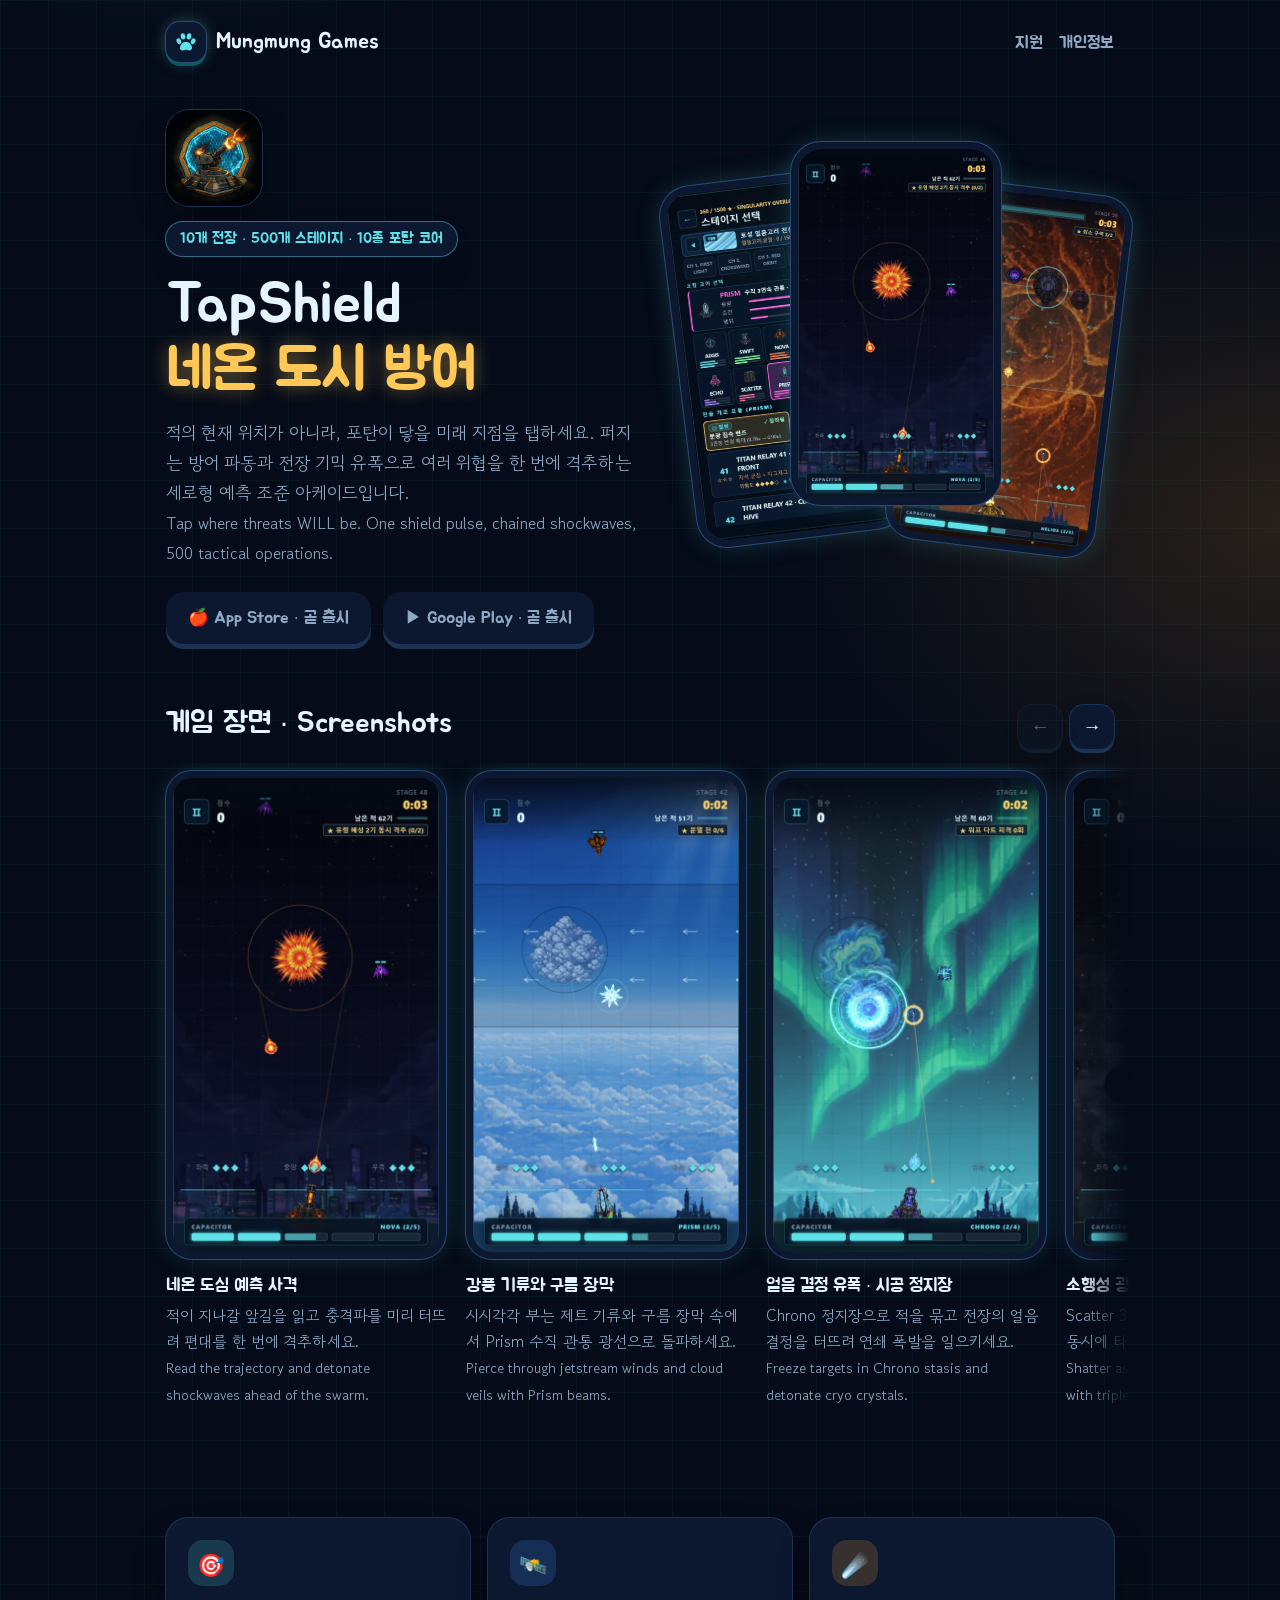
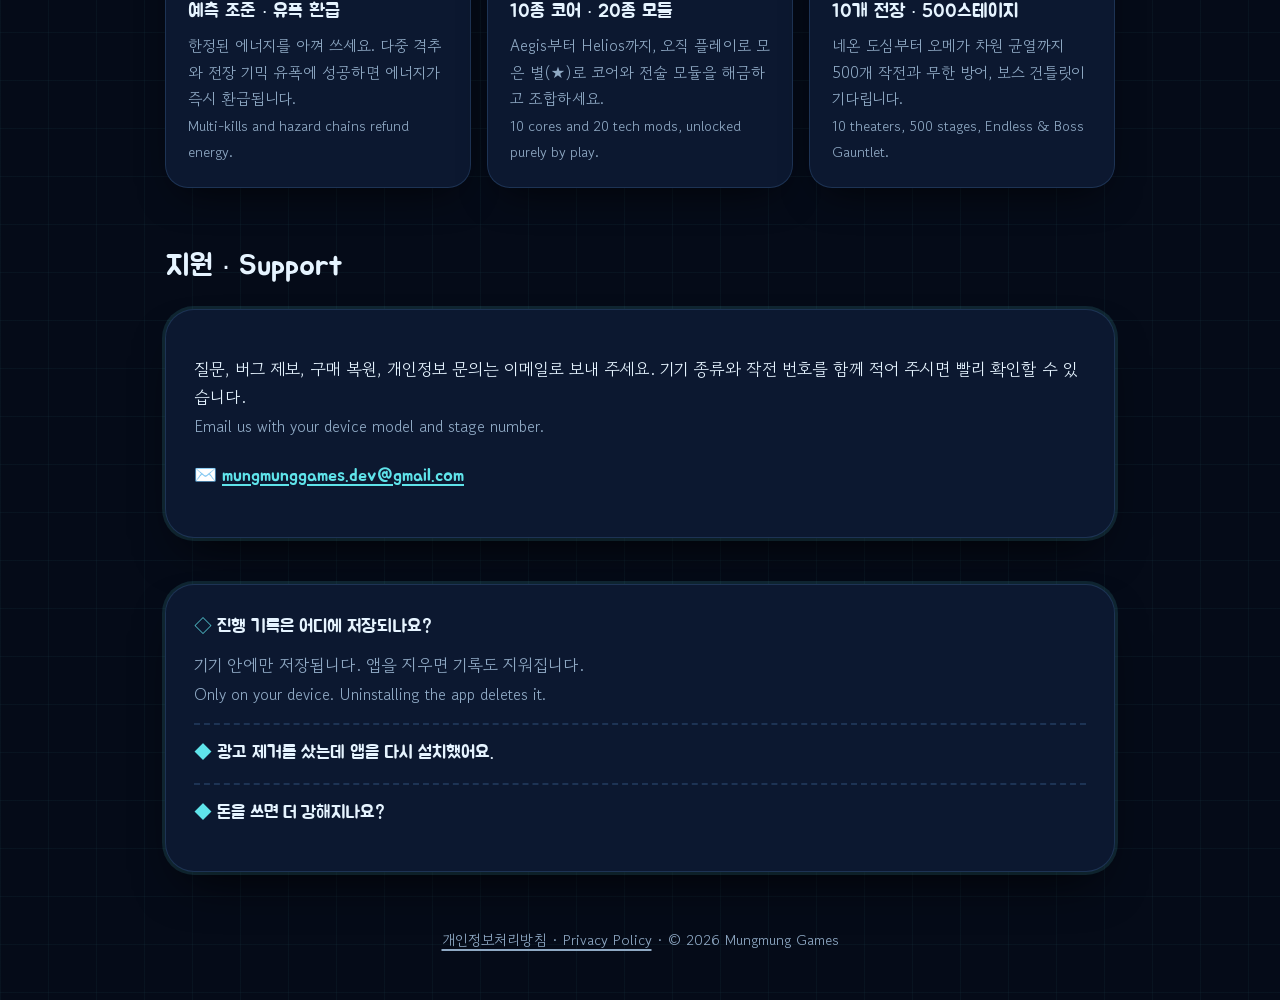
==== tapshield/index.html @ 27856b81 "chore: consolidate current site into a single commit" ====
<!doctype html>
<html lang="ko">
<head>
<meta charset="utf-8">
<meta name="viewport" content="width=device-width, initial-scale=1">
<link rel="preconnect" href="https://fonts.googleapis.com">
<link rel="preconnect" href="https://fonts.gstatic.com" crossorigin>
<link rel="stylesheet" href="https://fonts.googleapis.com/css2?family=Gowun+Dodum&family=Jua&display=swap">
<title>TapShield — Mungmung Games</title>
<meta name="description" content="TapShield: 네온 도시 방어 — 적의 미래 궤적을 탭하는 예측 조준 아케이드">
<link rel="icon" href="../img/favicon.png">
<link rel="stylesheet" href="../style.css">
</head>
<body class="neon">
<div class="wrap">
<header class="top">
  <a class="brand" href="../"><span class="mark"><svg viewBox="0 0 64 64" aria-hidden="true"><g fill="currentColor"><ellipse cx="13" cy="30" rx="6" ry="8" transform="rotate(-22 13 30)"/><ellipse cx="24" cy="17" rx="6.2" ry="8.4" transform="rotate(-8 24 17)"/><ellipse cx="40" cy="17" rx="6.2" ry="8.4" transform="rotate(8 40 17)"/><ellipse cx="51" cy="30" rx="6" ry="8" transform="rotate(22 51 30)"/><path d="M32 31c-8.5 0-16 8.6-16 16.4 0 5.6 4.4 8 8.6 6.9 2.8-.7 4.8-1.9 7.4-1.9s4.6 1.2 7.4 1.9c4.2 1.1 8.6-1.3 8.6-6.9C48 39.6 40.5 31 32 31z"/></g></svg></span>Mungmung Games</a>
  <nav><a href="#support">지원</a><a href="privacy.html">개인정보</a></nav>
</header>

<section class="hero">
  <div>
    <img class="hero-icon" src="../img/tapshield-icon.webp" alt="TapShield 아이콘" width="512" height="512">
    <span class="eyebrow">10개 전장 · 500개 스테이지 · 10종 포탑 코어</span>
    <h1>TapShield<br><span class="hl">네온 도시 방어</span></h1>
    <p class="lead">적의 현재 위치가 아니라, 포탄이 닿을 미래 지점을 탭하세요. 퍼지는 방어 파동과 전장 기믹 유폭으로 여러 위협을 한 번에 격추하는 세로형 예측 조준 아케이드입니다.<br>
    <span class="en">Tap where threats WILL be. One shield pulse, chained shockwaves, 500 tactical operations.</span></p>
    <div class="btns">
      <span class="btn soon">🍎 App Store · 곧 출시</span>
      <span class="btn soon">▶ Google Play · 곧 출시</span>
    </div>
  </div>
  <div class="phones">
    <div class="phone p1"><img src="../img/ts-shot-select.webp" alt="10종 포탑 코어와 개조 모듈, 500개 스테이지 선택 화면" width="480" height="855" loading="lazy"></div>
    <div class="phone p2"><img src="../img/ts-shot-battle.webp" alt="미래 지점을 탭해 Nova 초대형 충격파로 편대를 요격하는 전투 화면" width="480" height="855"></div>
    <div class="phone p3"><img src="../img/ts-shot-boss.webp" alt="태양 코로나 전장에서 거대 보스를 상대하는 전투 화면" width="480" height="855" loading="lazy"></div>
  </div>
</section>

<section class="gallery" aria-label="게임 장면">
  <div class="gallery-head">
    <h2 class="section">게임 장면 · Screenshots</h2>
    <div class="gallery-nav"><button class="nav-prev" type="button" aria-label="이전 장면">←</button><button class="nav-next" type="button" aria-label="다음 장면">→</button></div>
  </div>
  <div class="shots">
    <figure><img src="../img/ts-g1.webp" alt="네온 야간 방공전과 Nova 초대형 충격파" width="540" height="962"><figcaption><strong>네온 도심 예측 사격</strong>적이 지나갈 앞길을 읽고 충격파를 미리 터뜨려 편대를 한 번에 격추하세요.<br><span class="en">Read the trajectory and detonate shockwaves ahead of the swarm.</span></figcaption></figure>
    <figure><img src="../img/ts-g2.webp" alt="성층권 강풍 기류와 구름 장막, Prism 관통 광선" width="540" height="962"><figcaption><strong>강풍 기류와 구름 장막</strong>시시각각 부는 제트 기류와 구름 장막 속에서 Prism 수직 관통 광선으로 돌파하세요.<br><span class="en">Pierce through jetstream winds and cloud veils with Prism beams.</span></figcaption></figure>
    <figure><img src="../img/ts-g3.webp" alt="극야 오로라 빙하 전선과 Chrono 시공 정지장" width="540" height="962" loading="lazy"><figcaption><strong>얼음 결정 유폭 · 시공 정지장</strong>Chrono 정지장으로 적을 묶고 전장의 얼음 결정을 터뜨려 연쇄 폭발을 일으키세요.<br><span class="en">Freeze targets in Chrono stasis and detonate cryo crystals.</span></figcaption></figure>
    <figure><img src="../img/ts-g4.webp" alt="케플러 소행성 광맥지대와 Scatter 3갈래 산탄" width="540" height="962" loading="lazy"><figcaption><strong>소행성 광석 연쇄 유폭</strong>Scatter 3갈래 산탄으로 광석과 적 편대를 동시에 타격해 에너지를 돌려받으세요.<br><span class="en">Shatter asteroid ore and enemy formations with triple Scatter blasts.</span></figcaption></figure>
    <figure><img src="../img/ts-g5.webp" alt="백색 태양 코로나 용광로와 거대 보스 결전" width="540" height="962" loading="lazy"><figcaption><strong>거대 보스 공성전</strong>태양 코로나 전장에서 보스의 개폐 약점과 호위 편대를 동시에 제압하세요.<br><span class="en">Strike exposed boss weakpoints amidst solar corona flares.</span></figcaption></figure>
    <figure><img src="../img/ts-g6.webp" alt="10종 포탑 코어와 20종 전술 개조 모듈 편성 화면" width="540" height="962" loading="lazy"><figcaption><strong>10종 포탑 코어 · 20종 모듈</strong>포탑별 능력치 게이지와 환급·범위·지속 개조 모듈을 조합해 나만의 빌드를 완성하세요.<br><span class="en">Customize 10 turret cores with 20 star-powered tech modules.</span></figcaption></figure>
    <figure><img src="../img/ts-g7.webp" alt="무한 방어 전장 순환 모드와 6연속 보스 건틀릿" width="540" height="962" loading="lazy"><figcaption><strong>무한 방어 · 보스 건틀릿 6연전</strong>5웨이브마다 10개 전장이 바뀌는 무한 방어와 6연속 보스 토벌전에 도전하세요.<br><span class="en">Survive Theater-Shift Endless waves and the 6-Boss Gauntlet.</span></figcaption></figure>
  </div>
</section>

<section class="features">
  <div class="feature"><div class="dot c-green">🎯</div><h3>예측 조준 · 유폭 환급</h3><p>한정된 에너지를 아껴 쓰세요. 다중 격추와 전장 기믹 유폭에 성공하면 에너지가 즉시 환급됩니다.<br><span class="en">Multi-kills and hazard chains refund energy.</span></p></div>
  <div class="feature"><div class="dot c-blue">🛰️</div><h3>10종 코어 · 20종 모듈</h3><p>Aegis부터 Helios까지, 오직 플레이로 모은 별(★)로 코어와 전술 모듈을 해금하고 조합하세요.<br><span class="en">10 cores and 20 tech mods, unlocked purely by play.</span></p></div>
  <div class="feature"><div class="dot c-pink">☄️</div><h3>10개 전장 · 500스테이지</h3><p>네온 도심부터 오메가 차원 균열까지 500개 작전과 무한 방어, 보스 건틀릿이 기다립니다.<br><span class="en">10 theaters, 500 stages, Endless &amp; Boss Gauntlet.</span></p></div>
</section>

<section id="support">
  <h2 class="section">지원 · Support</h2>
  <div class="card">
    <p>질문, 버그 제보, 구매 복원, 개인정보 문의는 이메일로 보내 주세요. 기기 종류와 작전 번호를 함께 적어 주시면 빨리 확인할 수 있습니다.<br>
    <span class="en">Email us with your device model and stage number.</span></p>
    <p class="mail">✉️ <a href="mailto:mungmunggames.dev@gmail.com?subject=TapShield">mungmunggames.dev@gmail.com</a></p>
  </div>

  <div class="card flat faq">
    <details open><summary>진행 기록은 어디에 저장되나요?</summary>
      <p>기기 안에만 저장됩니다. 앱을 지우면 기록도 지워집니다.<br><span class="en">Only on your device. Uninstalling the app deletes it.</span></p></details>
    <details><summary>광고 제거를 샀는데 앱을 다시 설치했어요.</summary>
      <p>설정의 [구매 복원]을 누르면 같은 스토어 계정의 구매가 다시 적용됩니다. 광고 제거는 작전 사이의 자동 전면 광고만 없앱니다. 직접 고르는 보상형 광고는 그대로 남습니다.<br><span class="en">Tap Restore Purchases in Settings. Remove Ads removes automatic interstitials only; optional rewarded ads stay.</span></p></details>
    <details><summary>돈을 쓰면 더 강해지나요?</summary>
      <p>아니요. 모든 작전, 코어, 모듈은 플레이로만 해금됩니다.<br><span class="en">No. Everything unlocks through play.</span></p></details>
  </div>
</section>

<footer><a href="privacy.html">개인정보처리방침 · Privacy Policy</a> · © 2026 Mungmung Games</footer>
</div>
<dialog class="lightbox"><img src="" alt=""><p></p></dialog>
<script src="../gallery.js" defer></script>
</body>
</html>
---- style.css ----
/* Mungmung Games — soft clay look matching Stack Bloom */
:root {
  --bg: #fbe8d3;
  --bg-2: #f8dcc0;
  --card: #fffaf3;
  --fg: #4a3f37;
  --muted: #8a7a6d;
  --rule: #f0dfcc;
  --green: #8fd67a;
  --green-ink: #3e8f4d;
  --blue: #8ec5ef;
  --pink: #f4a3b8;
  --yellow: #f6d36b;
  --shadow: 0 2px 0 rgba(120, 80, 40, .06), 0 14px 30px -12px rgba(120, 80, 40, .28);
  --radius: 28px;
  --font-display: "Jua", "Apple SD Gothic Neo", "Malgun Gothic", sans-serif;
  --font-body: "Gowun Dodum", -apple-system, BlinkMacSystemFont, "Segoe UI", "Apple SD Gothic Neo", "Malgun Gothic", sans-serif;
}
@media (prefers-color-scheme: dark) {
  :root {
    --bg: #2a221d;
    --bg-2: #33291f;
    --card: #3a2f27;
    --fg: #f4e9dc;
    --muted: #c2b0a0;
    --rule: #4a3d33;
    --green-ink: #9fe08c;
    --shadow: 0 2px 0 rgba(0, 0, 0, .2), 0 14px 30px -12px rgba(0, 0, 0, .6);
  }
}

* { box-sizing: border-box; }
html { background: var(--bg); }
body {
  margin: 0;
  color: var(--fg);
  font: 17px/1.7 var(--font-body);
  background:
    radial-gradient(600px 400px at 10% -5%, color-mix(in srgb, var(--pink) 35%, transparent), transparent 70%),
    radial-gradient(700px 500px at 105% 10%, color-mix(in srgb, var(--green) 30%, transparent), transparent 70%),
    radial-gradient(800px 600px at 50% 110%, color-mix(in srgb, var(--blue) 28%, transparent), transparent 70%),
    var(--bg);
  background-attachment: fixed;
  min-height: 100vh;
  overflow-x: hidden;
}
a { color: var(--green-ink); text-decoration-thickness: 2px; text-underline-offset: 3px; }
img { max-width: 100%; height: auto; display: block; }

.wrap { max-width: 980px; margin: 0 auto; padding: 0 16px; }

/* Header */
.top { display: flex; align-items: center; justify-content: space-between; gap: 12px; padding: 22px 0 8px; }
.brand { display: flex; align-items: center; gap: 10px; text-decoration: none; color: var(--fg); font-family: var(--font-display); font-size: 1.35rem; }
.brand .mark {
  width: 40px; height: 40px; border-radius: 14px; display: grid; place-items: center; font-size: 1.3rem;
  background: var(--card); box-shadow: 0 4px 0 var(--pink), var(--shadow);
}
.top nav a { font-family: var(--font-display); color: var(--muted); text-decoration: none; margin-left: 16px; }
.top nav a:hover { color: var(--fg); }

/* Hero */
.hero { display: grid; grid-template-columns: 1.1fr 1fr; gap: 32px; align-items: center; padding: 40px 0 56px; }
.hero h1 { font-family: var(--font-display); font-weight: 400; font-size: clamp(2.2rem, 6vw, 3.6rem); line-height: 1.15; margin: 0 0 14px; }
.hero h1 .hl { background: linear-gradient(transparent 62%, color-mix(in srgb, var(--yellow) 70%, transparent) 0); }
.hero p.lead { font-size: 1.1rem; color: var(--muted); margin: 0 0 24px; }
.eyebrow { display: inline-block; font-family: var(--font-display); font-size: .95rem; padding: 4px 14px; border-radius: 999px; background: var(--card); box-shadow: var(--shadow); margin-bottom: 16px; }
.hero-icon { width: 96px; height: 96px; border-radius: 24px; box-shadow: var(--shadow); margin-bottom: 16px; }

/* Buttons */
.btns { display: flex; flex-wrap: wrap; gap: 12px; }
.btn {
  display: inline-flex; align-items: center; gap: 8px; padding: 12px 22px; border-radius: 18px;
  font-family: var(--font-display); font-size: 1.05rem; text-decoration: none; color: #fff;
  background: #47a45a; box-shadow: 0 5px 0 #2f7a40, var(--shadow); transition: transform .12s, box-shadow .12s;
}
.btn:hover { transform: translateY(2px); box-shadow: 0 3px 0 #2f7a40, var(--shadow); }
.btn.ghost { color: var(--fg); background: var(--card); box-shadow: 0 5px 0 var(--rule), var(--shadow); }
.btn.ghost:hover { box-shadow: 0 3px 0 var(--rule), var(--shadow); }
.btn.soon { cursor: default; color: var(--muted); background: var(--card); box-shadow: 0 5px 0 var(--rule); }
.btn.soon:hover { transform: none; box-shadow: 0 5px 0 var(--rule); }

/* Phones */
.phones { position: relative; height: 470px; }
.phone {
  position: absolute; width: 210px; border-radius: 30px; padding: 7px; background: var(--card);
  box-shadow: var(--shadow), 0 0 0 1px var(--rule);
}
.phone img { border-radius: 24px; }
.phone.p1 { left: 0; top: 34px; transform: rotate(-7deg); }
.phone.p2 { left: calc(50% - 105px); top: 0; z-index: 2; }
.phone.p3 { right: 0; top: 44px; transform: rotate(7deg); }

/* Stacked "clay tile" card */
.card {
  position: relative; background: var(--card); border-radius: var(--radius); padding: 28px;
  box-shadow: 0 6px 0 var(--green), 0 12px 0 var(--blue), 0 18px 0 var(--pink), 0 30px 40px -18px rgba(120, 80, 40, .35);
  margin-bottom: 48px;
}
.card.flat { box-shadow: var(--shadow); }

/* Game tile on the studio page */
.game { display: grid; grid-template-columns: 140px 1fr; gap: 24px; align-items: center; }
.game img.icon { width: 140px; height: 140px; border-radius: 32px; box-shadow: var(--shadow); }
.game h3 { font-family: var(--font-display); font-weight: 400; font-size: 1.7rem; margin: 0 0 4px; }
.game p { margin: 0 0 14px; color: var(--muted); }
.tag { display: inline-block; font-family: var(--font-display); font-size: .85rem; padding: 2px 12px; border-radius: 999px; background: color-mix(in srgb, var(--yellow) 55%, var(--card)); color: var(--fg); margin-left: 6px; vertical-align: middle; }
.tag.dev { background: color-mix(in srgb, var(--blue) 45%, var(--card)); }

/* Sections */
h2.section { font-family: var(--font-display); font-weight: 400; font-size: 1.8rem; margin: 0 0 18px; }
.features { display: grid; grid-template-columns: repeat(3, 1fr); gap: 18px; margin-bottom: 56px; }
.feature { background: var(--card); border-radius: 22px; padding: 22px; box-shadow: var(--shadow); }
.feature .dot { width: 46px; height: 46px; border-radius: 15px; display: grid; place-items: center; font-size: 1.4rem; margin-bottom: 10px; }
.feature h3 { font-family: var(--font-display); font-weight: 400; font-size: 1.2rem; margin: 0 0 4px; }
.feature p { margin: 0; color: var(--muted); font-size: .97rem; }
.c-green { background: color-mix(in srgb, var(--green) 45%, var(--card)); }
.c-blue { background: color-mix(in srgb, var(--blue) 45%, var(--card)); }
.c-pink { background: color-mix(in srgb, var(--pink) 45%, var(--card)); }

.faq details { border-top: 2px dashed var(--rule); padding: 14px 0; }
.faq details:first-of-type { border-top: 0; padding-top: 0; }
.faq summary { font-family: var(--font-display); font-size: 1.1rem; cursor: pointer; list-style: none; }
.faq summary::-webkit-details-marker { display: none; }
.faq summary::before { content: "🌱 "; }
.faq details[open] summary::before { content: "🌸 "; }
.faq p { margin: 8px 0 0; color: var(--muted); }

.en { color: var(--muted); font-size: .93em; }
.mail { font-family: var(--font-display); font-size: 1.15rem; word-break: break-all; }

/* Policy document */
.doc { max-width: 760px; margin: 24px auto 48px; }
.doc h1 { font-family: var(--font-display); font-weight: 400; font-size: 2rem; margin: 0 0 4px; }
.doc h2 { font-family: var(--font-display); font-weight: 400; font-size: 1.25rem; margin: 1.8em 0 .3em; }
.doc .meta { color: var(--muted); margin: 0 0 1em; }
.doc hr { border: 0; border-top: 2px dashed var(--rule); margin: 48px 0; }
.lang { display: flex; gap: 8px; margin-bottom: 18px; }
.lang a { font-family: var(--font-display); text-decoration: none; padding: 4px 14px; border-radius: 999px; background: var(--bg-2); color: var(--fg); }

/* Footer */
footer { padding: 8px 0 48px; color: var(--muted); font-size: .92rem; text-align: center; }
footer a { color: var(--muted); }

@media (max-width: 760px) {
  body { font-size: 16px; }
  .hero { grid-template-columns: 1fr; padding-top: 20px; text-align: center; }
  .hero .btns { justify-content: center; }
  .hero-icon { margin-left: auto; margin-right: auto; }
  .phones { height: 360px; max-width: 380px; margin: 0 auto; width: 100%; }
  .phone { width: 150px; border-radius: 22px; padding: 5px; }
  .phone img { border-radius: 18px; }
  .phone.p2 { left: calc(50% - 75px); }
  .features { grid-template-columns: 1fr; }
  .game { grid-template-columns: 1fr; text-align: center; justify-items: center; }
  .top nav a { margin-left: 10px; font-size: .95rem; }
  .card { padding: 22px; }
}
@media (prefers-reduced-motion: no-preference) {
  .phone.p2 { animation: bob 5s ease-in-out infinite; }
  @keyframes bob { 50% { transform: translateY(-8px); } }
}

/* Brand mark: paw on a soft pink tile */
.brand .mark { color: #fff; background: linear-gradient(160deg, #ffb7c8, #f48fab); box-shadow: 0 4px 0 #d9718d, var(--shadow); }
.brand .mark svg { width: 24px; height: 24px; }

/* Screenshot gallery */
.gallery { position: relative; margin-bottom: 56px; }
.gallery-head { display: flex; align-items: flex-end; justify-content: space-between; gap: 12px; margin-bottom: 14px; }
.gallery-head h2.section { margin: 0; }
.gallery-nav { display: flex; gap: 8px; }
.gallery-nav button {
  width: 44px; height: 44px; border: 0; border-radius: 14px; cursor: pointer; font-size: 1.2rem; color: var(--fg);
  background: var(--card); box-shadow: 0 4px 0 var(--rule), var(--shadow); transition: transform .12s, opacity .2s;
}
.gallery-nav button:hover:not(:disabled) { transform: translateY(2px); }
.gallery-nav button:disabled { opacity: .35; cursor: default; }
.shots {
  display: flex; gap: 20px; overflow-x: auto; scroll-snap-type: x mandatory; scroll-padding: 0 16px;
  padding: 8px 16px 28px; margin: 0 -16px; scrollbar-width: none; overscroll-behavior-x: contain;
  touch-action: pan-y; cursor: grab; user-select: none; -webkit-user-select: none;
}
.shots.is-dragging {
  cursor: grabbing; scroll-snap-type: none !important; scroll-behavior: auto !important;
}
.shots::-webkit-scrollbar { display: none; }
.shots figure { flex: 0 0 280px; margin: 0; scroll-snap-align: start; }
.shots img {
  width: 100%; border-radius: 26px; padding: 7px; background: var(--card); cursor: zoom-in;
  box-shadow: var(--shadow), 0 0 0 1px var(--rule); transition: transform .2s;
  -webkit-user-drag: none; user-drag: none;
}
.shots img:hover { transform: translateY(-4px); }
.shots.is-dragging img { pointer-events: none; transform: none !important; }
.shots figcaption { margin-top: 12px; font-size: .97rem; color: var(--muted); }
.shots figcaption strong { display: block; font-family: var(--font-display); font-weight: 400; font-size: 1.12rem; color: var(--fg); }
.shots { -webkit-mask-image: linear-gradient(90deg, #000 calc(100% - 48px), transparent); mask-image: linear-gradient(90deg, #000 calc(100% - 48px), transparent); }
html.lightbox-open,
body.lightbox-open {
  overflow: hidden !important;
  touch-action: none !important;
  overscroll-behavior: none !important;
}

dialog.lightbox {
  border: 0; outline: none; padding: 0; background: transparent;
  max-width: 92vw; max-height: 94vh; overflow: visible;
  touch-action: none; overscroll-behavior: none;
  user-select: none; -webkit-user-select: none;
}
dialog.lightbox .en { color: #cdbcab; }
dialog.lightbox::backdrop { background: rgba(20, 12, 6, .78); }
dialog.lightbox img {
  max-height: 84vh; width: auto; margin: 0 auto; border-radius: 22px; cursor: zoom-out;
  touch-action: none; -webkit-user-drag: none; user-drag: none;
  transition: opacity .15s ease-out, transform .15s ease-out;
}
dialog.lightbox.is-switching img {
  opacity: 0.35;
  transform: scale(0.96);
}
dialog.lightbox p { text-align: center; color: #f4e9dc; margin: 10px 0 0; font-size: .97rem; }
dialog.lightbox p strong { font-family: var(--font-display); font-weight: 400; margin-right: 6px; }
@media (max-width: 760px) {
  .shots figure { flex-basis: 72vw; }
  .gallery-nav { display: none; }
}

/* Per-game theme: TapShield (neon night) */
body.neon {
  --bg: #050b18; --bg-2: #0c1830; --card: #0c1830; --fg: #e6f4ff; --muted: #8fa9c4; --rule: #1d3354;
  --green: #5fe3ea; --green-ink: #5fe3ea; --blue: #3a7bd5; --pink: #f59e2b; --yellow: #ffc857;
  --shadow: 0 0 0 1px #1d3354, 0 16px 40px -16px rgba(0, 0, 0, .8);
  background:
    radial-gradient(700px 420px at 15% -10%, rgba(95, 227, 234, .16), transparent 70%),
    radial-gradient(700px 500px at 100% 20%, rgba(245, 158, 43, .14), transparent 70%),
    linear-gradient(rgba(95, 227, 234, .04) 1px, transparent 1px) 0 0 / 100% 48px,
    linear-gradient(90deg, rgba(95, 227, 234, .04) 1px, transparent 1px) 0 0 / 48px 100%,
    #050b18;
}
body.neon .brand .mark { color: #5fe3ea; background: #0c1830; box-shadow: 0 0 0 1px #2a4a74, 0 4px 0 #0b5a60, 0 0 18px -4px rgba(95, 227, 234, .6); }
body.neon .eyebrow { color: var(--green); box-shadow: 0 0 0 1px rgba(95, 227, 234, .32), var(--shadow); }
body.neon .shots img { background: #0c1830; box-shadow: 0 0 0 1px #2a4a74, 0 0 30px -10px rgba(95, 227, 234, .35); }
body.neon dialog.lightbox::backdrop { background: rgba(2, 6, 14, .85); }
body.neon .card { box-shadow: 0 0 0 1px var(--rule), 0 0 0 4px rgba(95, 227, 234, .12), 0 24px 50px -20px rgba(0, 0, 0, .9); }
body.neon .btn { background: #138a93; box-shadow: 0 5px 0 #0b5a60, 0 0 24px -6px rgba(95, 227, 234, .6); }
body.neon .btn.soon, body.neon .btn.ghost { background: var(--card); color: var(--muted); box-shadow: 0 5px 0 var(--rule); }
body.neon .hero h1 .hl { background: none; color: var(--yellow); text-shadow: 0 0 18px rgba(255, 200, 87, .45); }
body.neon .phone { background: #0c1830; box-shadow: 0 0 0 1px #2a4a74, 0 0 30px -8px rgba(95, 227, 234, .35); }
body.neon .c-green { background: rgba(95, 227, 234, .16); }
body.neon .c-blue { background: rgba(58, 123, 213, .22); }
body.neon .c-pink { background: rgba(245, 158, 43, .18); }
body.neon .faq summary::before { content: "◆ "; color: var(--green); }
body.neon .faq details[open] summary::before { content: "◇ "; }

/* Per-game theme: Project FFR (starlit twilight fantasy) */
body.twilight {
  --bg: #121629; --bg-2: #1a2038; --card: #1b2138; --fg: #f5f1ff; --muted: #a9b2d4; --rule: #2e385c;
  --green: #8cc8ff; --green-ink: #9bd0ff; --blue: #9f8cff; --pink: #f2a2c6; --yellow: #f7d479;
  --shadow: 0 0 0 1px #2e385c, 0 18px 42px -16px rgba(6, 8, 20, .82);
  background:
    radial-gradient(680px 440px at 12% -6%, rgba(140, 200, 255, .20), transparent 70%),
    radial-gradient(720px 520px at 96% 14%, rgba(186, 146, 255, .18), transparent 70%),
    radial-gradient(760px 540px at 50% 108%, rgba(242, 162, 198, .14), transparent 70%),
    #121629;
}
body.twilight .brand .mark { color: #1a2038; background: linear-gradient(160deg, #ffe29a, #f4b678); box-shadow: 0 4px 0 #b67c43, var(--shadow); }
body.twilight .eyebrow { color: var(--yellow); box-shadow: 0 0 0 1px rgba(247, 212, 121, .28), var(--shadow); }
body.twilight .hero h1 .hl { background: none; color: var(--yellow); text-shadow: 0 0 22px rgba(247, 212, 121, .35); }
body.twilight .phone, body.twilight .shots img { background: #1b2138; box-shadow: 0 0 0 1px #36436e, 0 20px 40px -16px rgba(5, 8, 20, .85); }
body.twilight .card { box-shadow: 0 0 0 1px var(--rule), 0 6px 0 rgba(140, 200, 255, .26), 0 12px 0 rgba(159, 140, 255, .18), 0 28px 50px -20px rgba(5, 8, 20, .88); }
body.twilight .card.flat { box-shadow: var(--shadow); }
body.twilight .btn { color: #1a2038; background: linear-gradient(180deg, #ffe08a, #f0be59); box-shadow: 0 5px 0 #9e7324, var(--shadow); }
body.twilight .btn.soon, body.twilight .btn.ghost { color: var(--muted); background: var(--card); box-shadow: 0 5px 0 var(--rule); }
body.twilight .c-green { background: rgba(140, 200, 255, .18); }
body.twilight .c-blue { background: rgba(159, 140, 255, .20); }
body.twilight .c-pink { background: rgba(242, 162, 198, .18); }
body.twilight .faq summary::before { content: "✦ "; color: var(--yellow); }
body.twilight .faq details[open] summary::before { content: "✧ "; color: var(--pink); }
body.twilight dialog.lightbox::backdrop { background: rgba(8, 10, 22, .86); }
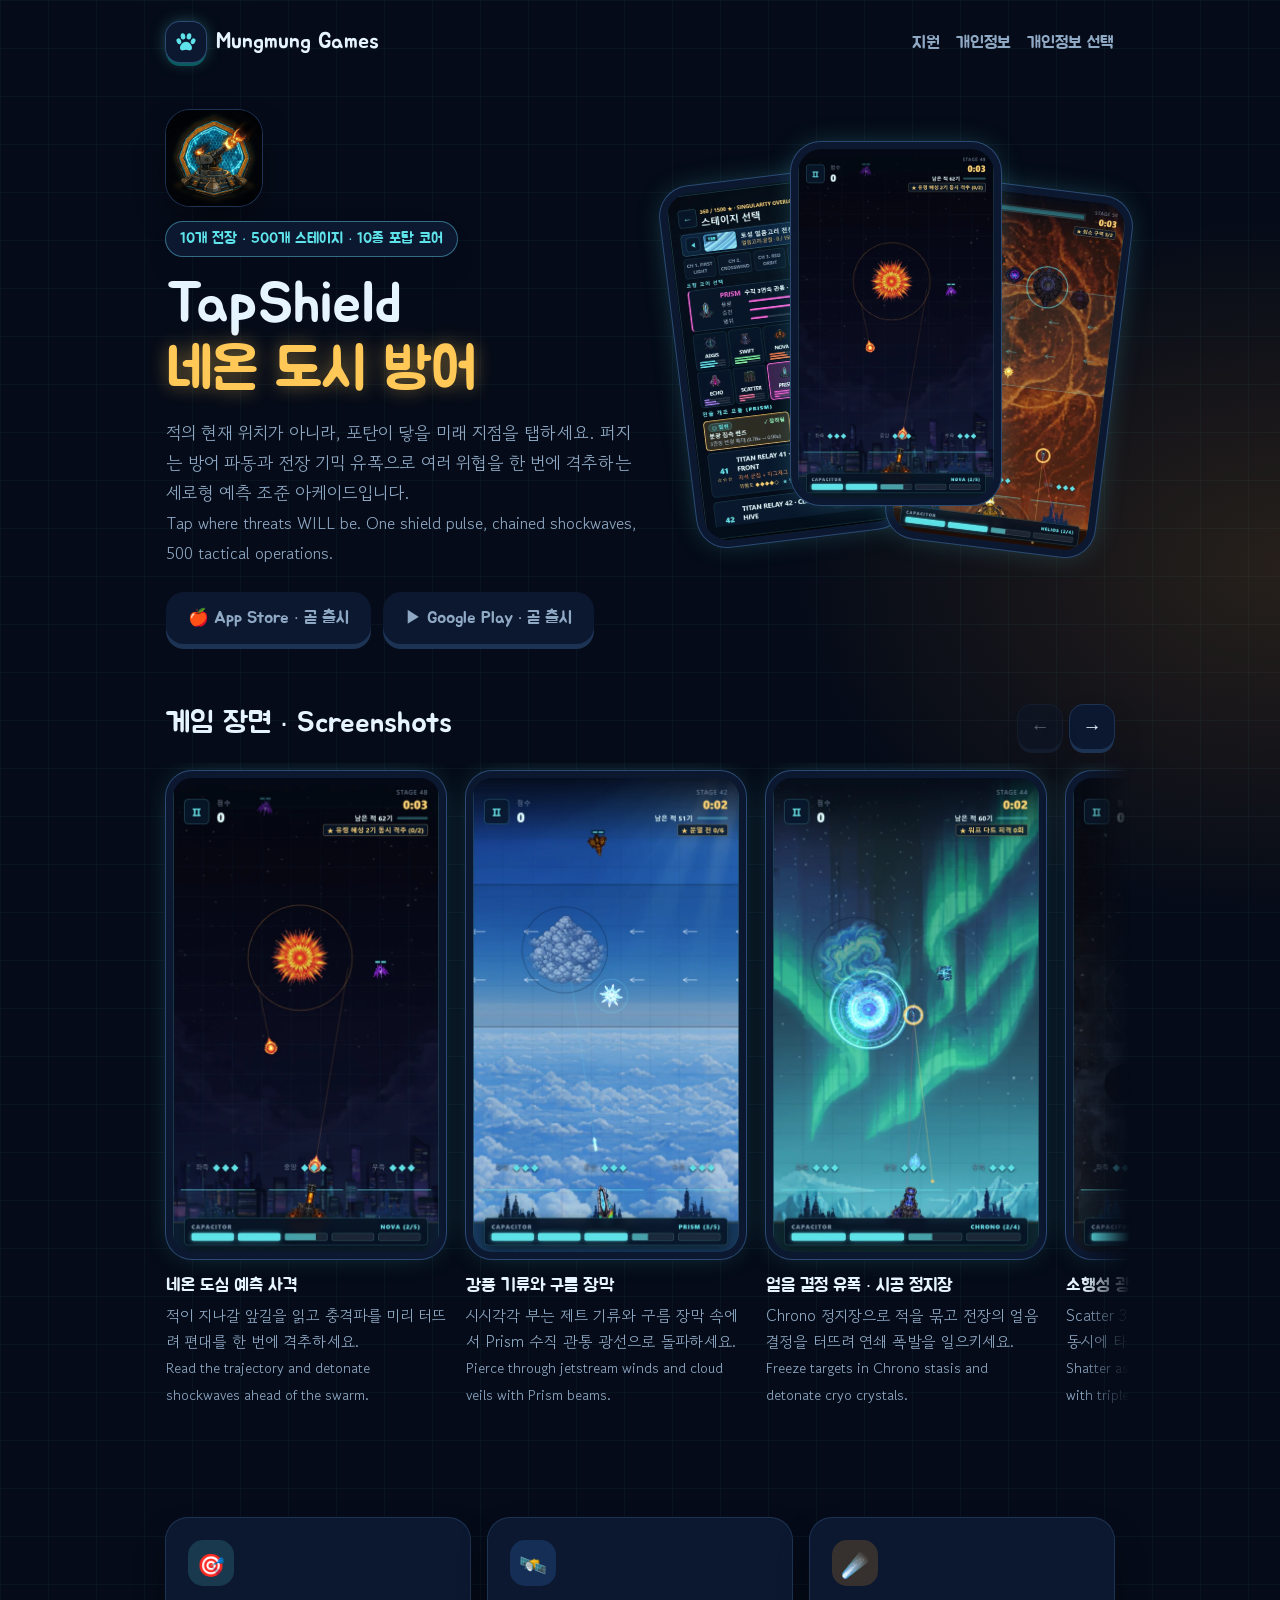
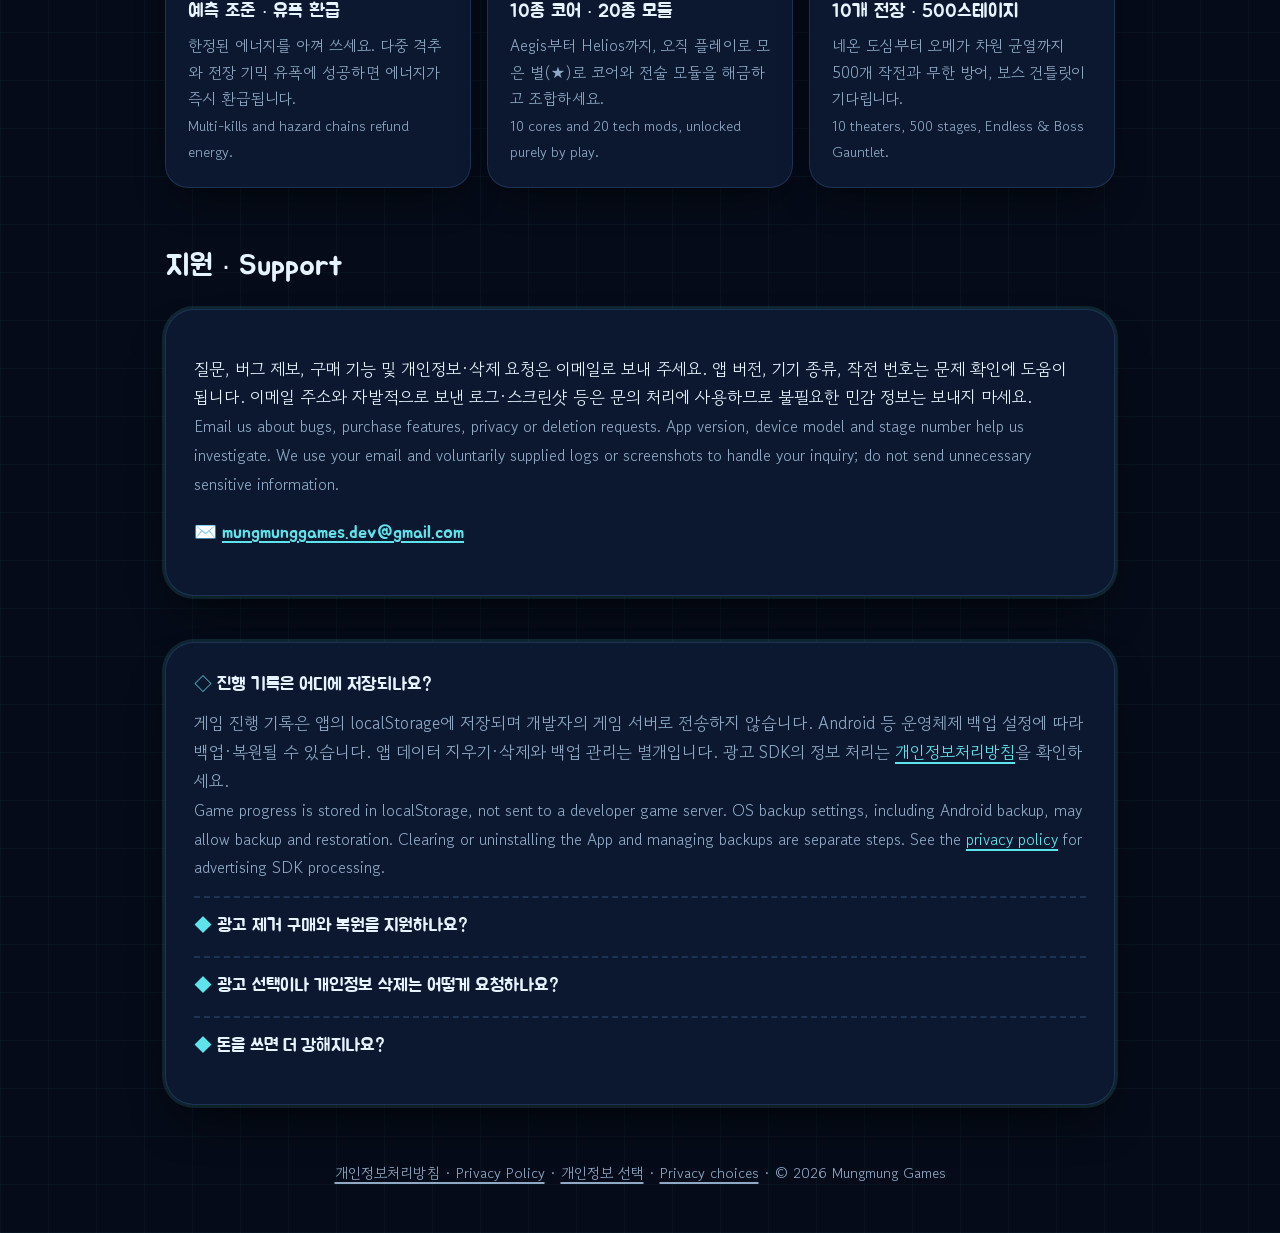
==== commit de48ded4: "docs(tapshield): align privacy policy with SDK collection and consent status" ====
--- a/tapshield/index.html
+++ b/tapshield/index.html
@@ -15,7 +15,7 @@
 <div class="wrap">
 <header class="top">
   <a class="brand" href="../"><span class="mark"><svg viewBox="0 0 64 64" aria-hidden="true"><g fill="currentColor"><ellipse cx="13" cy="30" rx="6" ry="8" transform="rotate(-22 13 30)"/><ellipse cx="24" cy="17" rx="6.2" ry="8.4" transform="rotate(-8 24 17)"/><ellipse cx="40" cy="17" rx="6.2" ry="8.4" transform="rotate(8 40 17)"/><ellipse cx="51" cy="30" rx="6" ry="8" transform="rotate(22 51 30)"/><path d="M32 31c-8.5 0-16 8.6-16 16.4 0 5.6 4.4 8 8.6 6.9 2.8-.7 4.8-1.9 7.4-1.9s4.6 1.2 7.4 1.9c4.2 1.1 8.6-1.3 8.6-6.9C48 39.6 40.5 31 32 31z"/></g></svg></span>Mungmung Games</a>
-  <nav><a href="#support">지원</a><a href="privacy.html">개인정보</a></nav>
+  <nav><a href="#support">지원</a><a href="privacy.html">개인정보</a><a href="privacy.html#privacy-choices">개인정보 선택</a></nav>
 </header>
 
 <section class="hero">
@@ -62,22 +62,24 @@
 <section id="support">
   <h2 class="section">지원 · Support</h2>
   <div class="card">
-    <p>질문, 버그 제보, 구매 복원, 개인정보 문의는 이메일로 보내 주세요. 기기 종류와 작전 번호를 함께 적어 주시면 빨리 확인할 수 있습니다.<br>
-    <span class="en">Email us with your device model and stage number.</span></p>
+    <p>질문, 버그 제보, 구매 기능 및 개인정보·삭제 요청은 이메일로 보내 주세요. 앱 버전, 기기 종류, 작전 번호는 문제 확인에 도움이 됩니다. 이메일 주소와 자발적으로 보낸 로그·스크린샷 등은 문의 처리에 사용하므로 불필요한 민감 정보는 보내지 마세요.<br>
+    <span class="en">Email us about bugs, purchase features, privacy or deletion requests. App version, device model and stage number help us investigate. We use your email and voluntarily supplied logs or screenshots to handle your inquiry; do not send unnecessary sensitive information.</span></p>
     <p class="mail">✉️ <a href="mailto:mungmunggames.dev@gmail.com?subject=TapShield">mungmunggames.dev@gmail.com</a></p>
   </div>
 
   <div class="card flat faq">
     <details open><summary>진행 기록은 어디에 저장되나요?</summary>
-      <p>기기 안에만 저장됩니다. 앱을 지우면 기록도 지워집니다.<br><span class="en">Only on your device. Uninstalling the app deletes it.</span></p></details>
-    <details><summary>광고 제거를 샀는데 앱을 다시 설치했어요.</summary>
-      <p>설정의 [구매 복원]을 누르면 같은 스토어 계정의 구매가 다시 적용됩니다. 광고 제거는 작전 사이의 자동 전면 광고만 없앱니다. 직접 고르는 보상형 광고는 그대로 남습니다.<br><span class="en">Tap Restore Purchases in Settings. Remove Ads removes automatic interstitials only; optional rewarded ads stay.</span></p></details>
+      <p>게임 진행 기록은 앱의 localStorage에 저장되며 개발자의 게임 서버로 전송하지 않습니다. Android 등 운영체제 백업 설정에 따라 백업·복원될 수 있습니다. 앱 데이터 지우기·삭제와 백업 관리는 별개입니다. 광고 SDK의 정보 처리는 <a href="privacy.html">개인정보처리방침</a>을 확인하세요.<br><span class="en">Game progress is stored in localStorage, not sent to a developer game server. OS backup settings, including Android backup, may allow backup and restoration. Clearing or uninstalling the App and managing backups are separate steps. See the <a href="privacy.html#en">privacy policy</a> for advertising SDK processing.</span></p></details>
+    <details><summary>광고 제거 구매와 복원을 지원하나요?</summary>
+      <p>현재 확인한 구현은 구매 시뮬레이션이며 실제 스토어 결제·복원은 아직 연결되어 있지 않습니다. 향후 실제 구매 지원 버전이 출시되면 해당 스토어 설명과 앱 안내에서 상품 및 복원 방법을 확인하세요. 예정된 광고 제거 상품은 자동 전면 광고 대상이며, 선택형 보상 광고와는 별개입니다.<br><span class="en">The currently reviewed implementation simulates purchases; real store billing and restoration are not yet connected. If a purchase-enabled version is released, check its store listing and in-App restoration instructions. The planned Remove Ads product concerns automatic interstitials, not optional rewarded ads.</span></p></details>
+    <details><summary>광고 선택이나 개인정보 삭제는 어떻게 요청하나요?</summary>
+      <p>선택 화면은 출시 버전·플랫폼·지역에 따라 다르며 모든 기존 버전에 새 동의 메뉴가 있는 것은 아닙니다. <a href="privacy.html#privacy-choices">개인정보 선택 안내</a>와 <a href="privacy.html#contact">삭제·문의 연락처</a>를 확인하세요. 현재 앱은 Firebase 게임플레이 이벤트를 전송하지 않으며 통계 OFF 스위치도 없습니다.<br><span class="en">Controls vary by released version, platform and region; new consent menus are not available in every older version. See <a href="privacy.html#privacy-choices-en">privacy choices</a> and the <a href="privacy.html#contact-en">deletion/contact details</a>. The current App does not send Firebase gameplay events and has no Analytics OFF switch.</span></p></details>
     <details><summary>돈을 쓰면 더 강해지나요?</summary>
       <p>아니요. 모든 작전, 코어, 모듈은 플레이로만 해금됩니다.<br><span class="en">No. Everything unlocks through play.</span></p></details>
   </div>
 </section>
 
-<footer><a href="privacy.html">개인정보처리방침 · Privacy Policy</a> · © 2026 Mungmung Games</footer>
+<footer><a href="privacy.html">개인정보처리방침 · Privacy Policy</a> · <a href="privacy.html#privacy-choices">개인정보 선택</a> · <a href="privacy.html#privacy-choices-en">Privacy choices</a> · © 2026 Mungmung Games</footer>
 </div>
 <dialog class="lightbox"><img src="" alt=""><p></p></dialog>
 <script src="../gallery.js" defer></script>
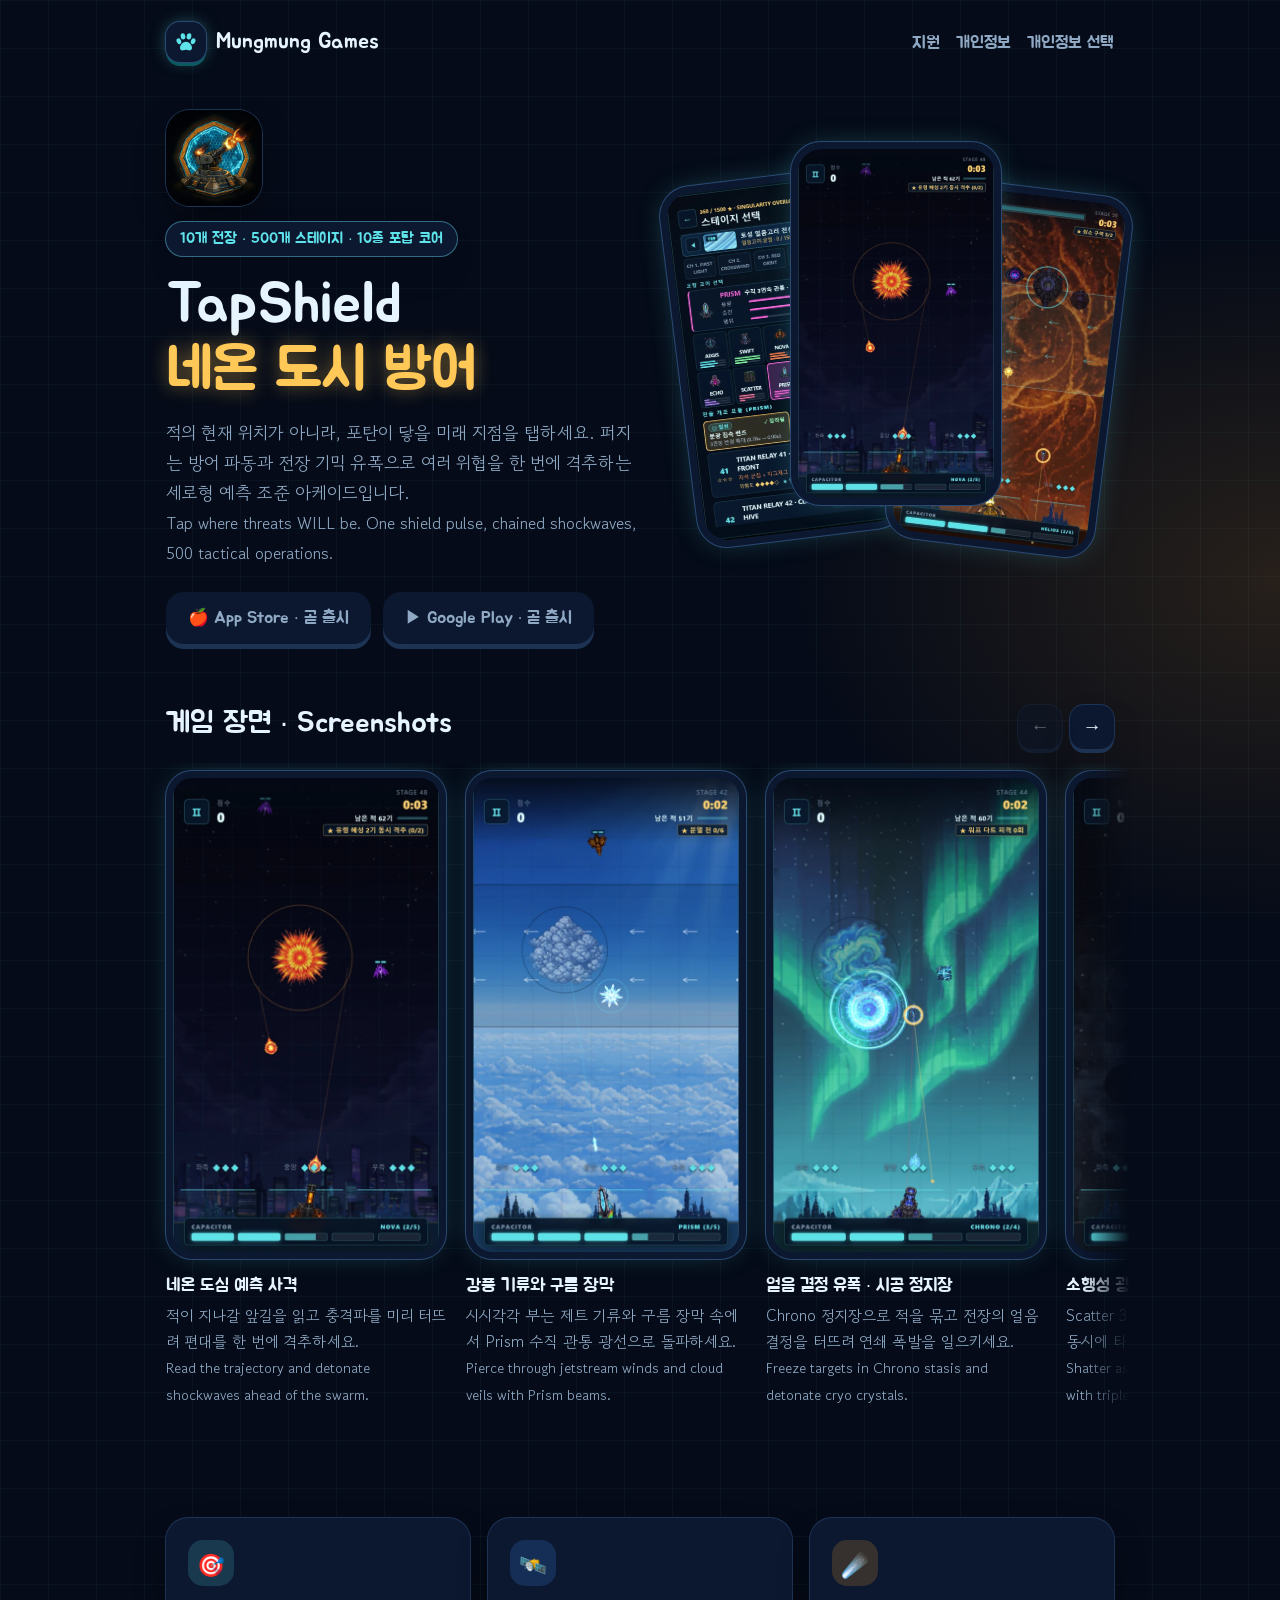
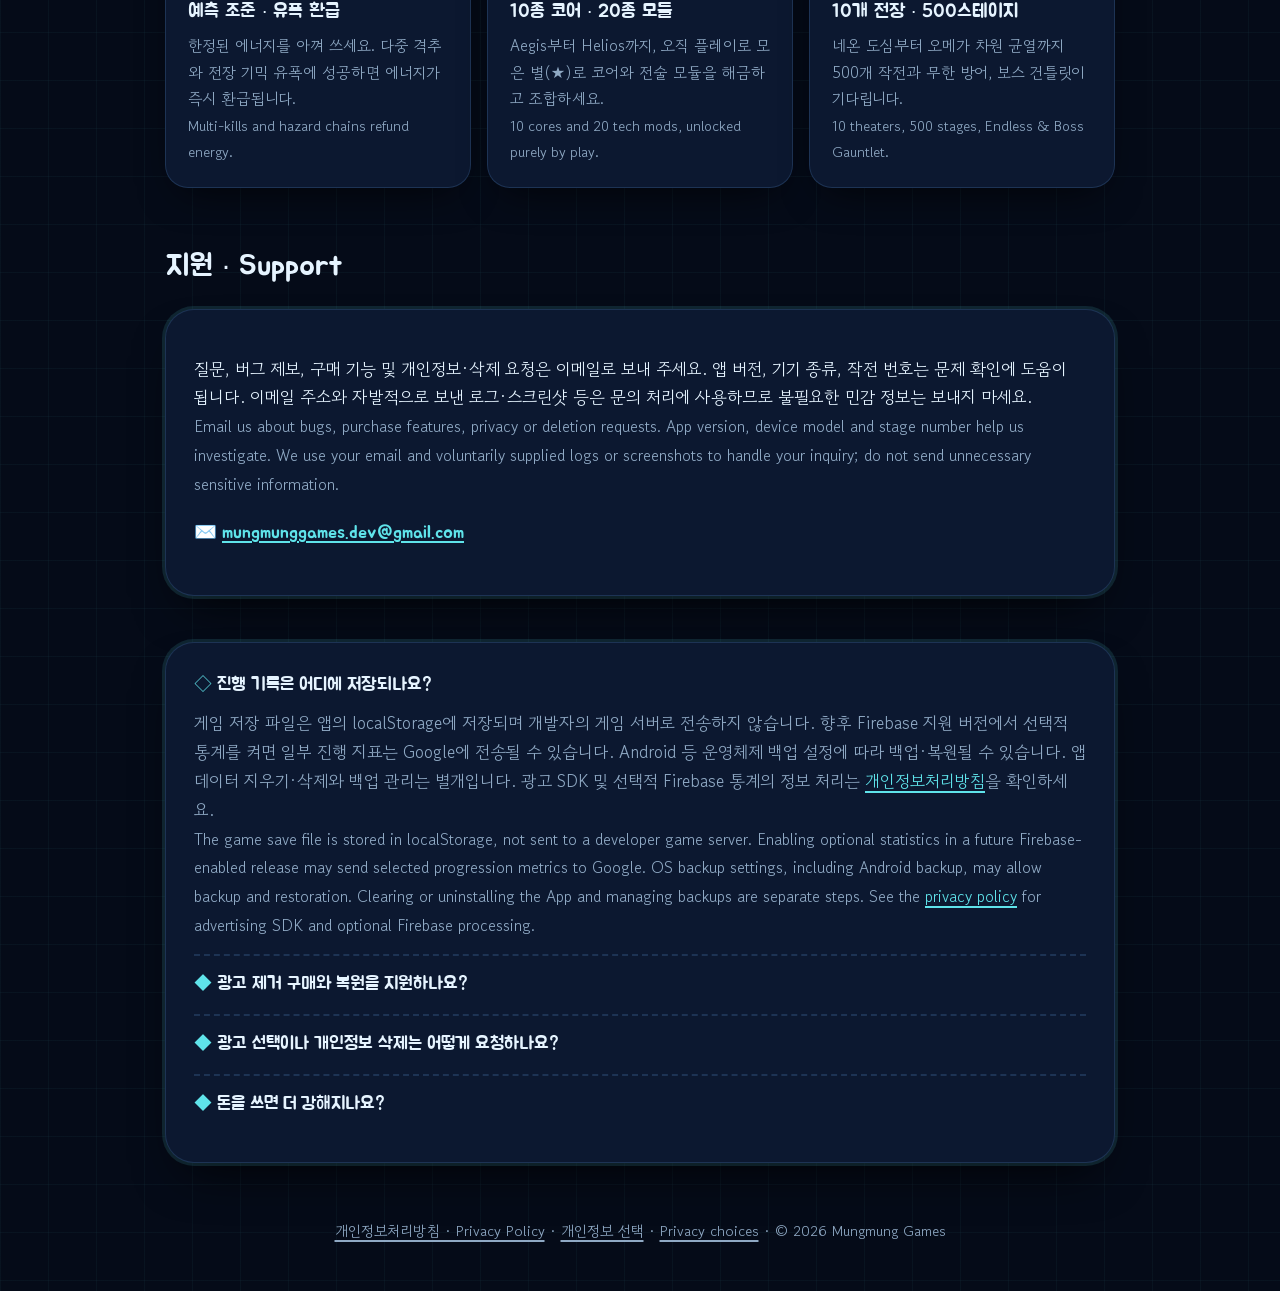
==== commit fc0e69aa: "docs(tapshield): disclose optional Firebase gameplay analytics and consent" ====
--- a/tapshield/index.html
+++ b/tapshield/index.html
@@ -69,11 +69,11 @@
 
   <div class="card flat faq">
     <details open><summary>진행 기록은 어디에 저장되나요?</summary>
-      <p>게임 진행 기록은 앱의 localStorage에 저장되며 개발자의 게임 서버로 전송하지 않습니다. Android 등 운영체제 백업 설정에 따라 백업·복원될 수 있습니다. 앱 데이터 지우기·삭제와 백업 관리는 별개입니다. 광고 SDK의 정보 처리는 <a href="privacy.html">개인정보처리방침</a>을 확인하세요.<br><span class="en">Game progress is stored in localStorage, not sent to a developer game server. OS backup settings, including Android backup, may allow backup and restoration. Clearing or uninstalling the App and managing backups are separate steps. See the <a href="privacy.html#en">privacy policy</a> for advertising SDK processing.</span></p></details>
+      <p>게임 저장 파일은 앱의 localStorage에 저장되며 개발자의 게임 서버로 전송하지 않습니다. 향후 Firebase 지원 버전에서 선택적 통계를 켜면 일부 진행 지표는 Google에 전송될 수 있습니다. Android 등 운영체제 백업 설정에 따라 백업·복원될 수 있습니다. 앱 데이터 지우기·삭제와 백업 관리는 별개입니다. 광고 SDK 및 선택적 Firebase 통계의 정보 처리는 <a href="privacy.html">개인정보처리방침</a>을 확인하세요.<br><span class="en">The game save file is stored in localStorage, not sent to a developer game server. Enabling optional statistics in a future Firebase-enabled release may send selected progression metrics to Google. OS backup settings, including Android backup, may allow backup and restoration. Clearing or uninstalling the App and managing backups are separate steps. See the <a href="privacy.html#en">privacy policy</a> for advertising SDK and optional Firebase processing.</span></p></details>
     <details><summary>광고 제거 구매와 복원을 지원하나요?</summary>
       <p>현재 확인한 구현은 구매 시뮬레이션이며 실제 스토어 결제·복원은 아직 연결되어 있지 않습니다. 향후 실제 구매 지원 버전이 출시되면 해당 스토어 설명과 앱 안내에서 상품 및 복원 방법을 확인하세요. 예정된 광고 제거 상품은 자동 전면 광고 대상이며, 선택형 보상 광고와는 별개입니다.<br><span class="en">The currently reviewed implementation simulates purchases; real store billing and restoration are not yet connected. If a purchase-enabled version is released, check its store listing and in-App restoration instructions. The planned Remove Ads product concerns automatic interstitials, not optional rewarded ads.</span></p></details>
     <details><summary>광고 선택이나 개인정보 삭제는 어떻게 요청하나요?</summary>
-      <p>선택 화면은 출시 버전·플랫폼·지역에 따라 다르며 모든 기존 버전에 새 동의 메뉴가 있는 것은 아닙니다. <a href="privacy.html#privacy-choices">개인정보 선택 안내</a>와 <a href="privacy.html#contact">삭제·문의 연락처</a>를 확인하세요. 현재 앱은 Firebase 게임플레이 이벤트를 전송하지 않으며 통계 OFF 스위치도 없습니다.<br><span class="en">Controls vary by released version, platform and region; new consent menus are not available in every older version. See <a href="privacy.html#privacy-choices-en">privacy choices</a> and the <a href="privacy.html#contact-en">deletion/contact details</a>. The current App does not send Firebase gameplay events and has no Analytics OFF switch.</span></p></details>
+      <p>선택 화면은 출시 버전·플랫폼·지역에 따라 다르며 모든 기존 버전에 새 동의 메뉴가 있는 것은 아닙니다. <a href="privacy.html#privacy-choices">개인정보 선택 안내</a>와 <a href="privacy.html#contact">삭제·문의 연락처</a>를 확인하세요. 기존 업로드 빌드 5는 Firebase 이벤트를 전송하지 않습니다. 새 소스에 통계 기능이 구현되었으나 네이티브 검증·배포는 아직 완료되지 않았습니다. 향후 지원 버전은 기본 OFF이며 설정의 “플레이 통계 보내기”를 명시적으로 켠 뒤에만 수집하도록 제공할 예정입니다. 끄면 이후 Firebase 수집을 중단하지만 과거 기록 삭제나 AdMob 중단은 아닙니다. <a href="privacy.html#analytics">통계 항목·보관·선택 안내</a>를 확인하세요.<br><span class="en">Controls vary by released version, platform and region; new consent menus are not available in every older version. See <a href="privacy.html#privacy-choices-en">privacy choices</a> and the <a href="privacy.html#contact-en">deletion/contact details</a>. Previously uploaded build 5 does not send Firebase events. New source implements statistics, but native validation and release are not complete. A future supported release must default to OFF and collect only after explicitly enabling “플레이 통계 보내기” (Send gameplay statistics) in settings. Turning it off stops future Firebase collection, not historical deletion or AdMob processing. See <a href="privacy.html#analytics-en">statistics, retention and choices</a>.</span></p></details>
     <details><summary>돈을 쓰면 더 강해지나요?</summary>
       <p>아니요. 모든 작전, 코어, 모듈은 플레이로만 해금됩니다.<br><span class="en">No. Everything unlocks through play.</span></p></details>
   </div>
